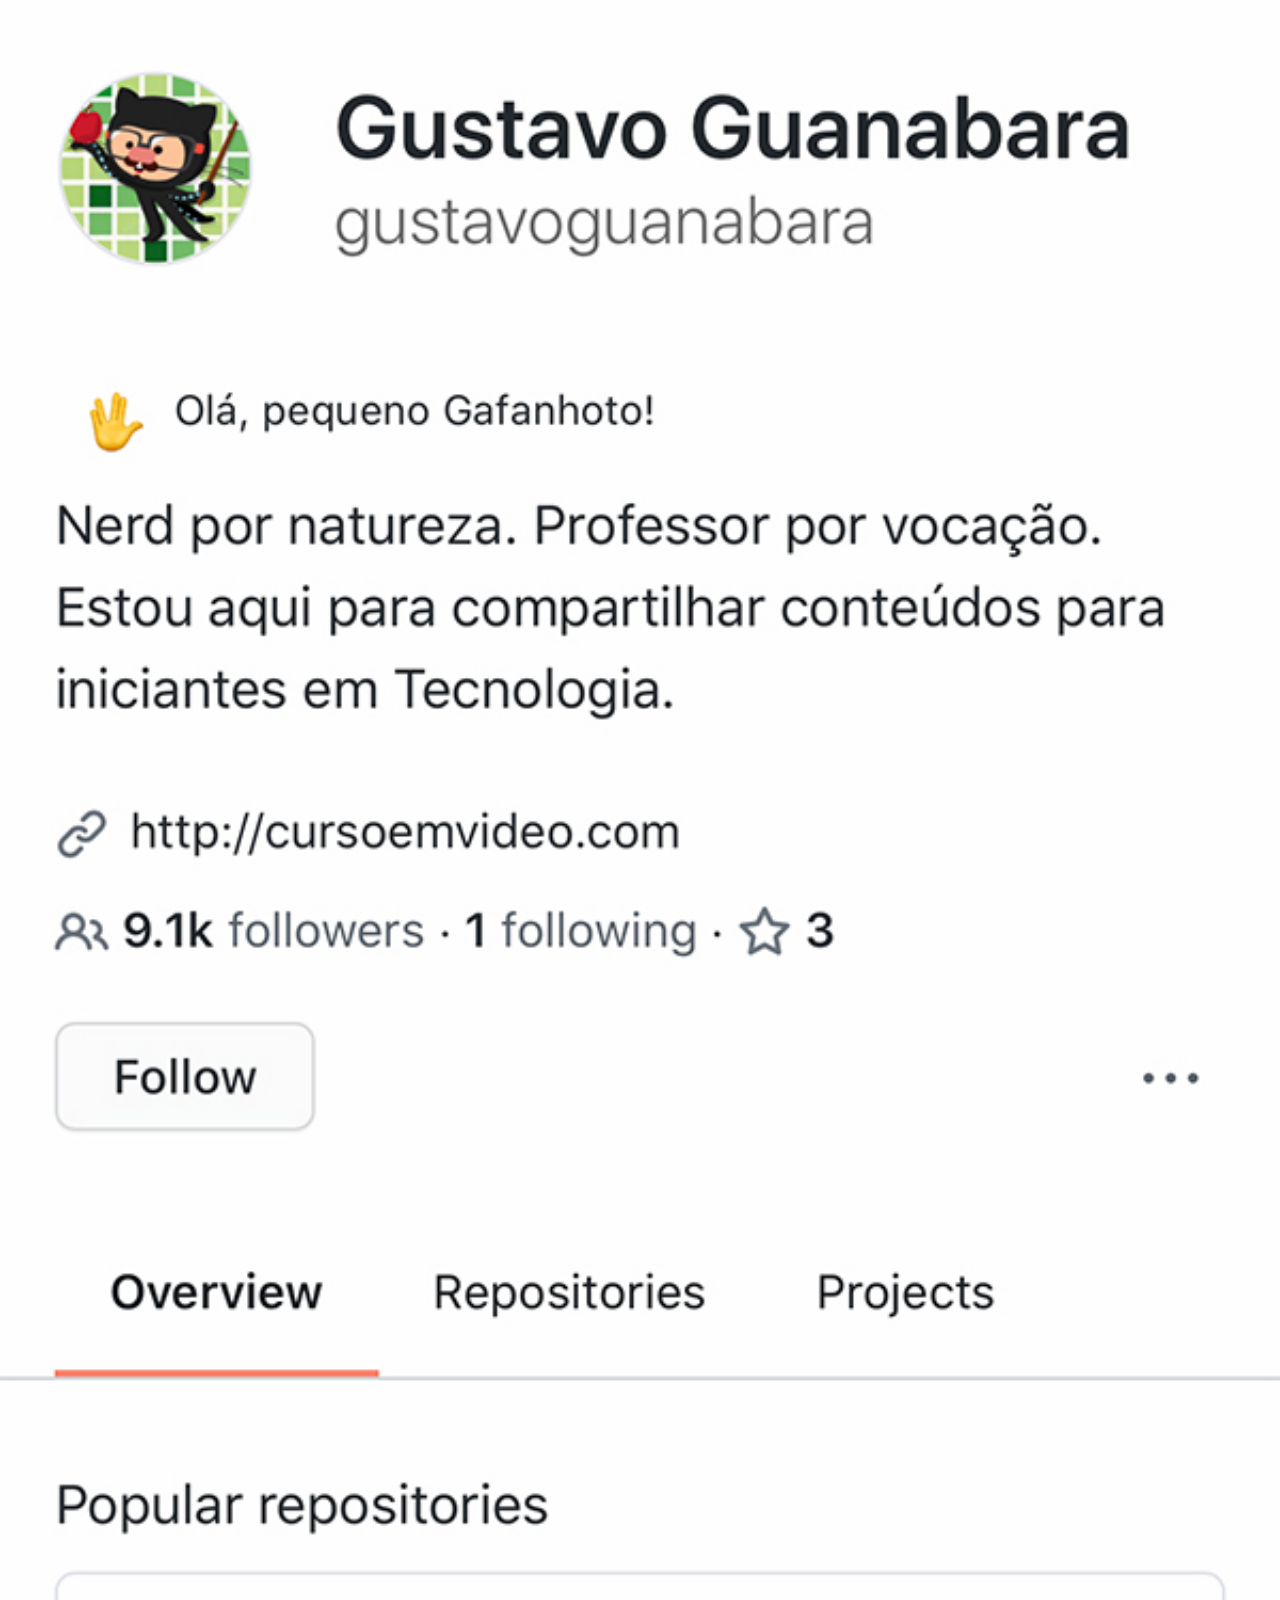
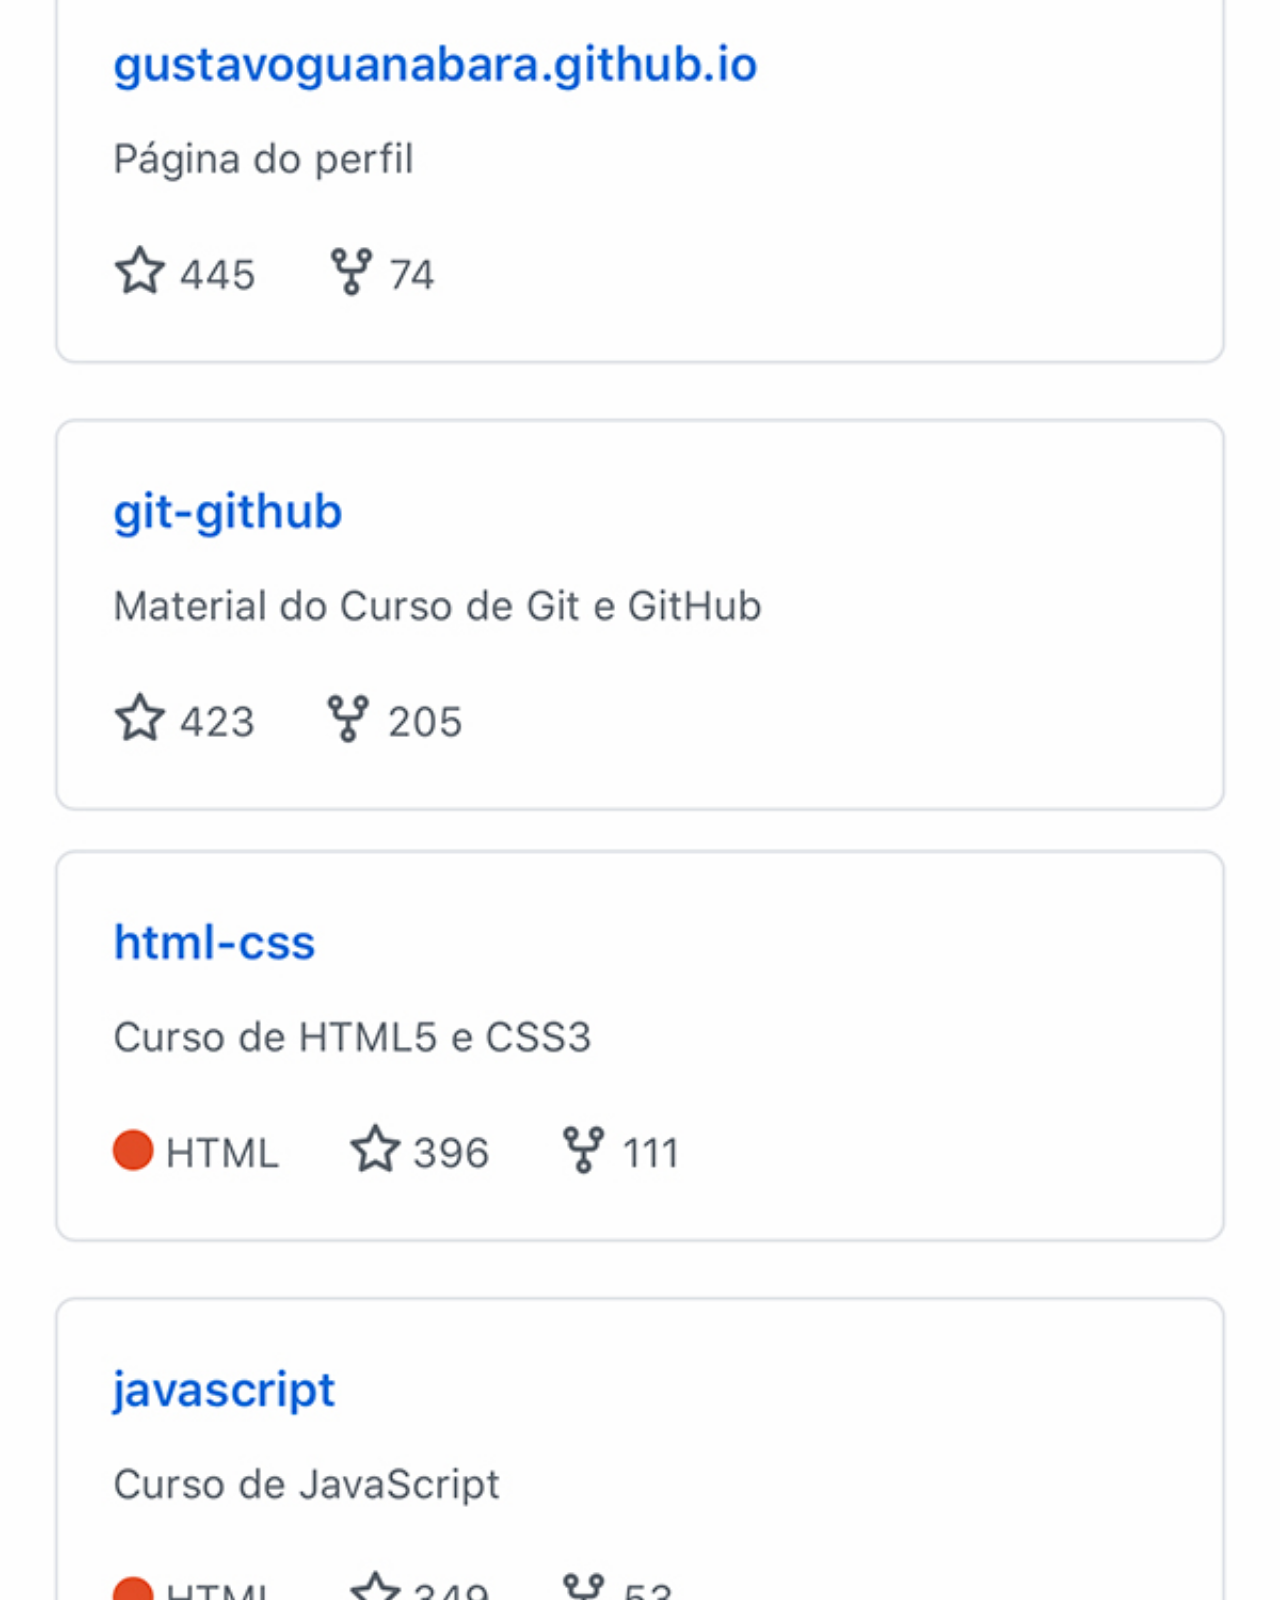
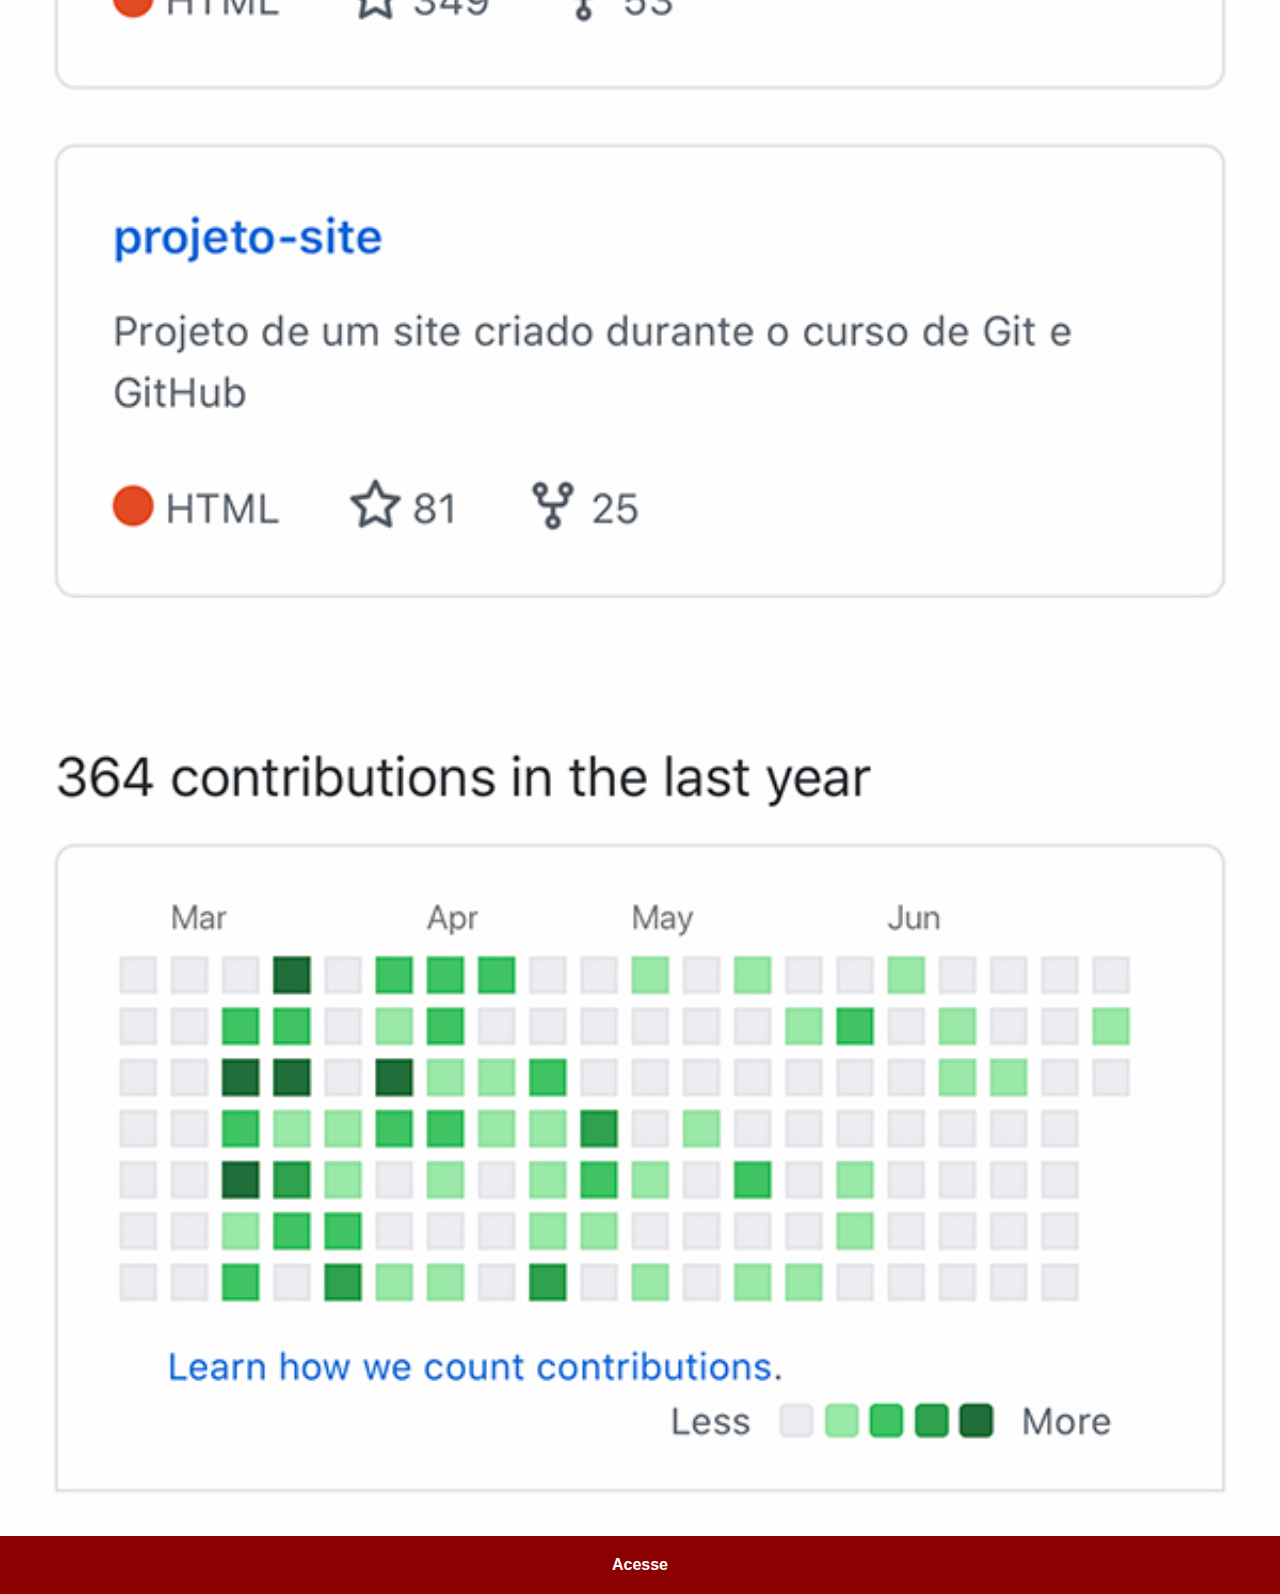
==== github.html @ 497c276c "Criei as páginas das redes sociais" ====
<!DOCTYPE html>
<html lang="pt-br">
<head>
    <meta charset="UTF-8">
    <meta name="viewport" content="width=device-width, initial-scale=1.0">
    <title>Github</title>
    <link rel="stylesheet" href="styles/social.css">
</head>
<body>
    <img src="imagens/tela-github.jpg" alt="GitHub">
    <a href="https://github.com/Gabriel-Costa-Valin" target="_blank">Acesse</a>
</body>
</html>
---- styles/social.css ----
@charset 'UTF-8';

* {
    margin: 0px;
    padding: 0px;
    font-family: Arial, Helvetica, sans-serif;
}

::-webkit-scrollbar {
    width: 0px;
    height: 0px;
}

img {
    width: 100vw;
}

a {
    display: block;
    background: darkred;
    padding: 20px;
    text-align: center;
    font-weight: bolder;
    text-decoration: none;
    color: white;
}

a:hover {
    background-color: red;
}
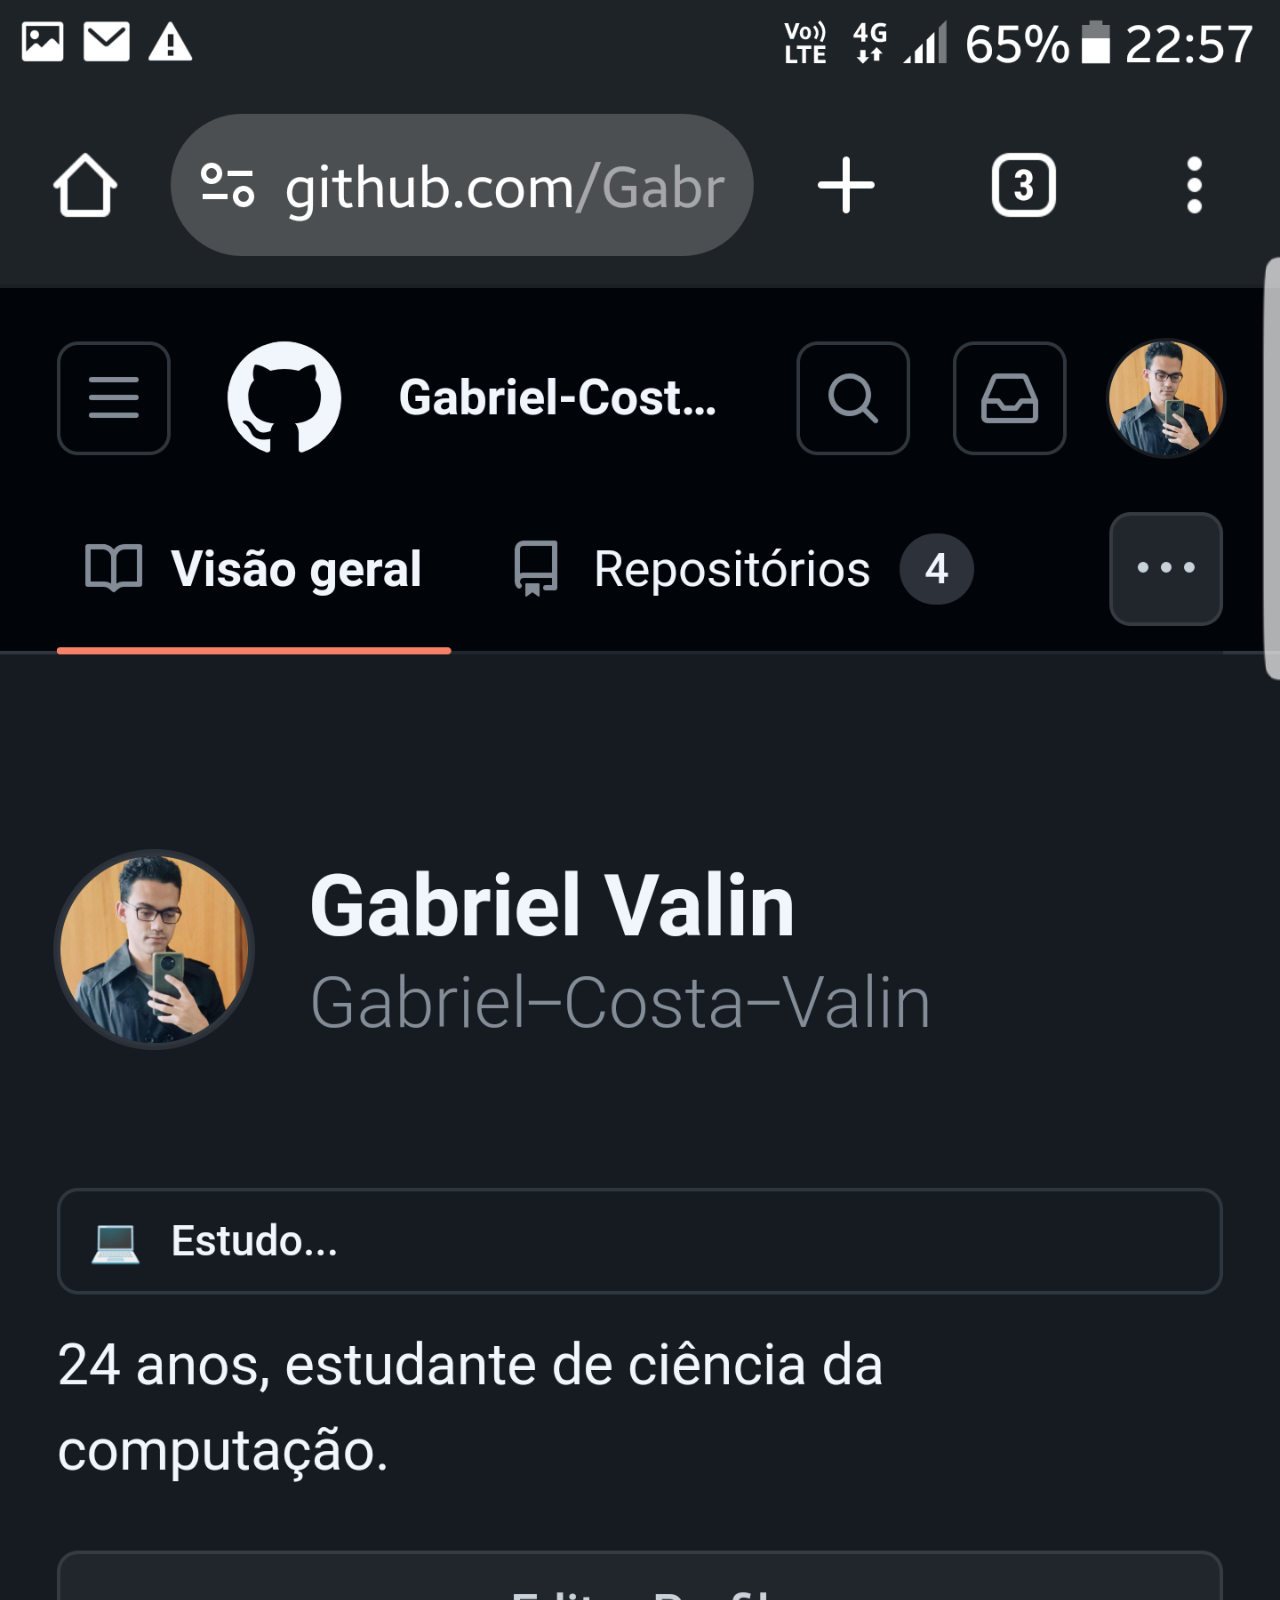
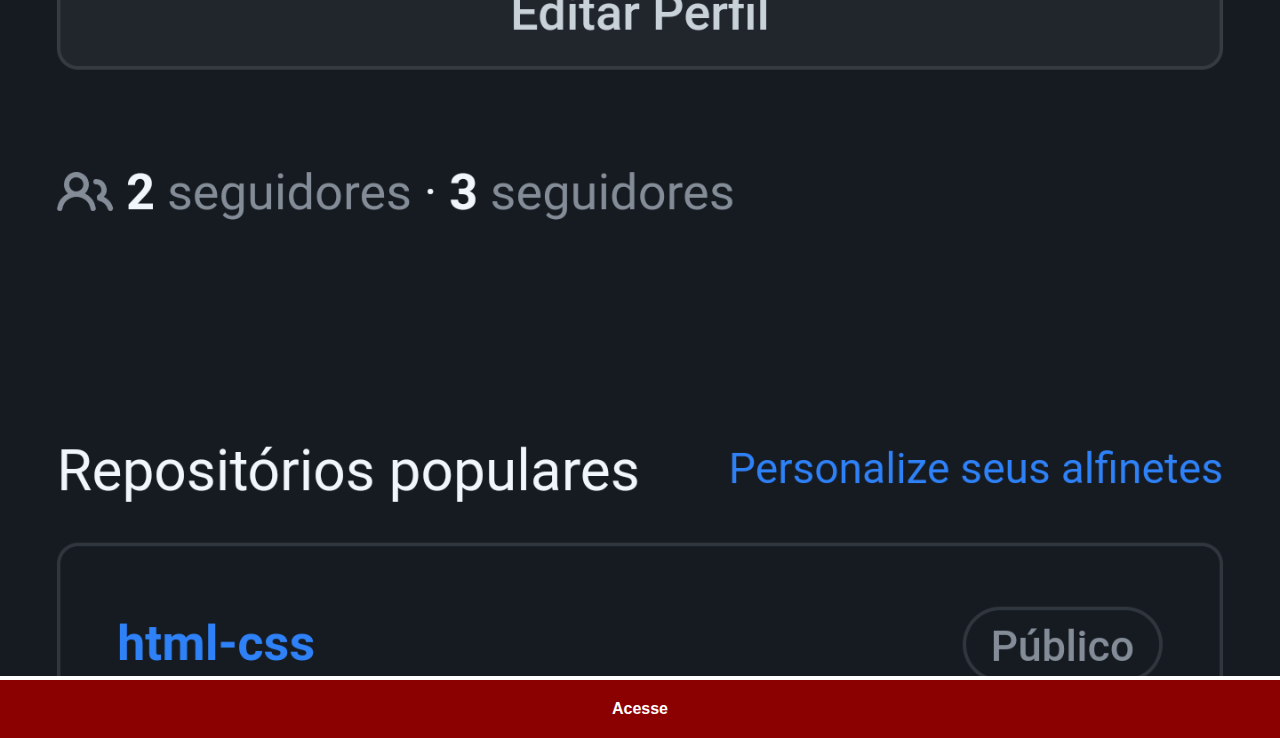
==== commit 4e605b44: "Mudei para fotos das minhas redes" ====
--- a/github.html
+++ b/github.html
@@ -7,7 +7,7 @@
     <link rel="stylesheet" href="styles/social.css">
 </head>
 <body>
-    <img src="imagens/tela-github.jpg" alt="GitHub">
+    <img src="imagens/tela-github.png" alt="GitHub">
     <a href="https://github.com/Gabriel-Costa-Valin" target="_blank">Acesse</a>
 </body>
 </html>